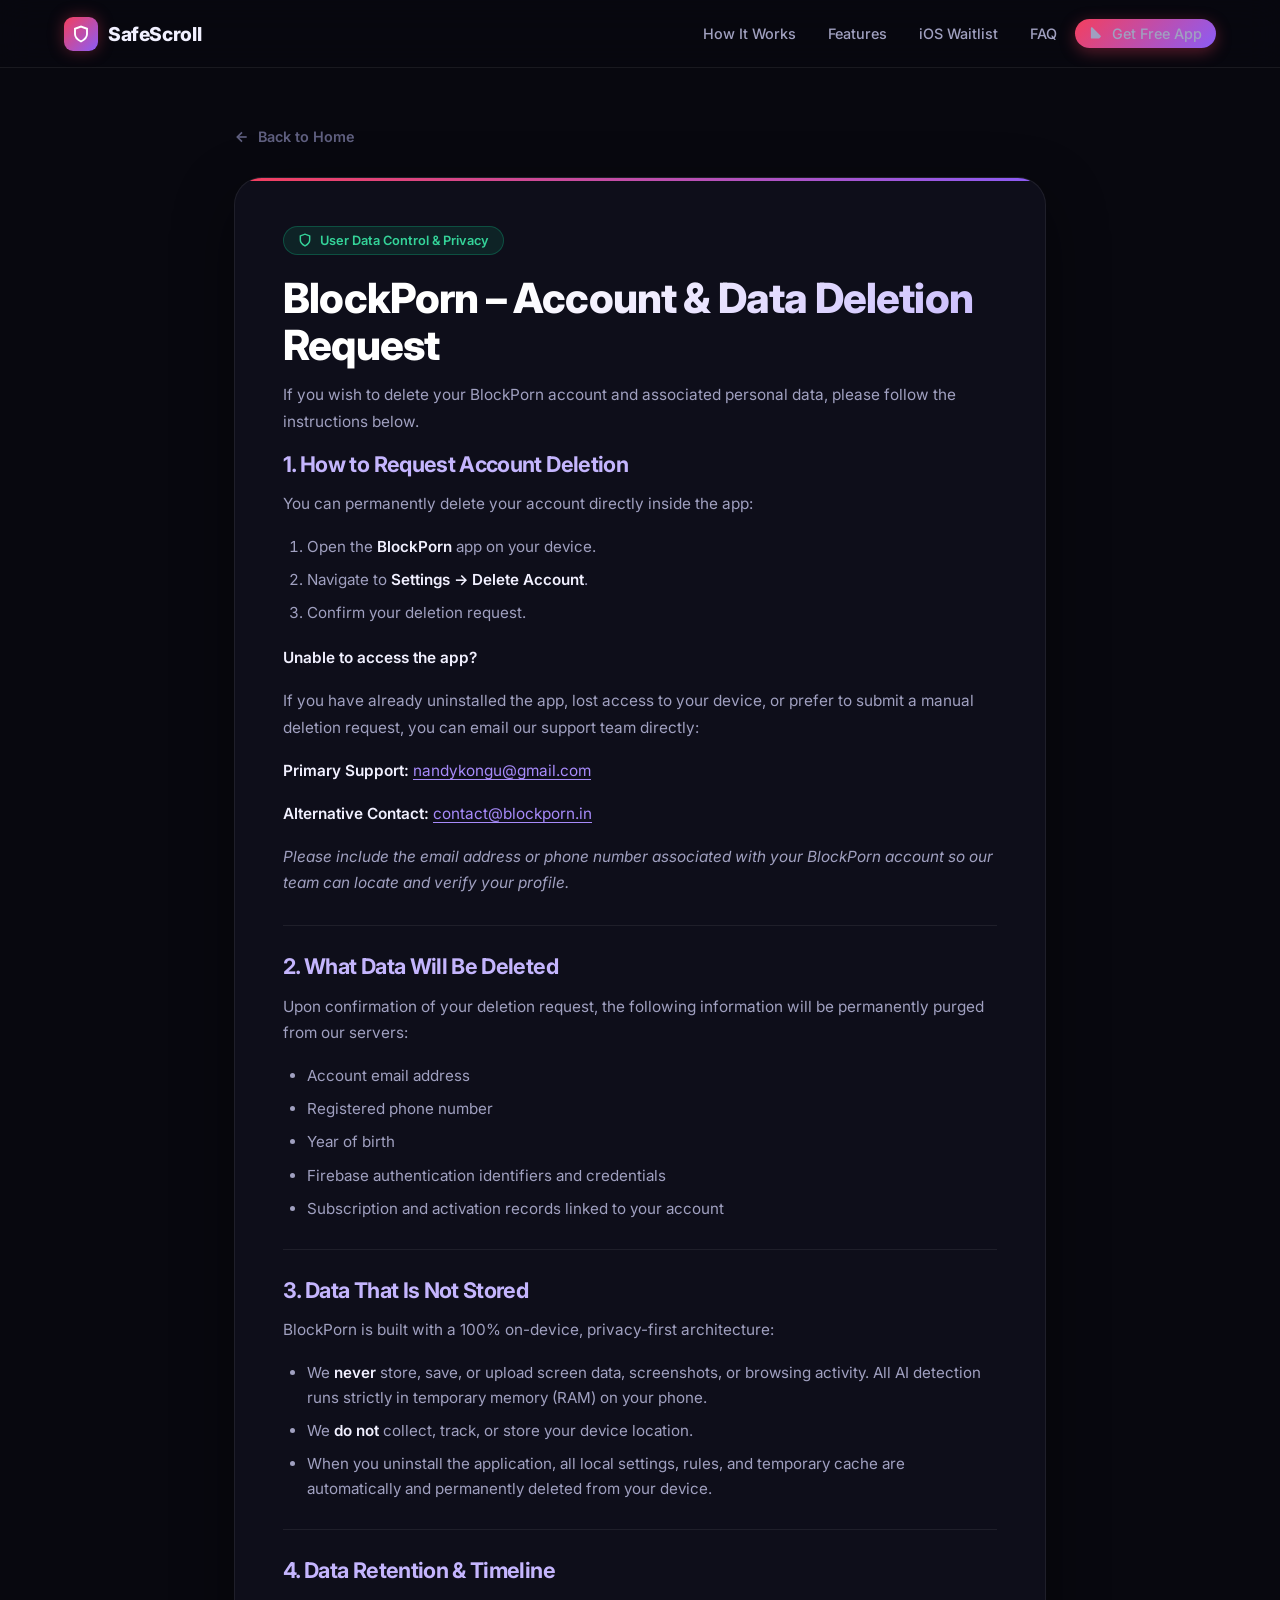
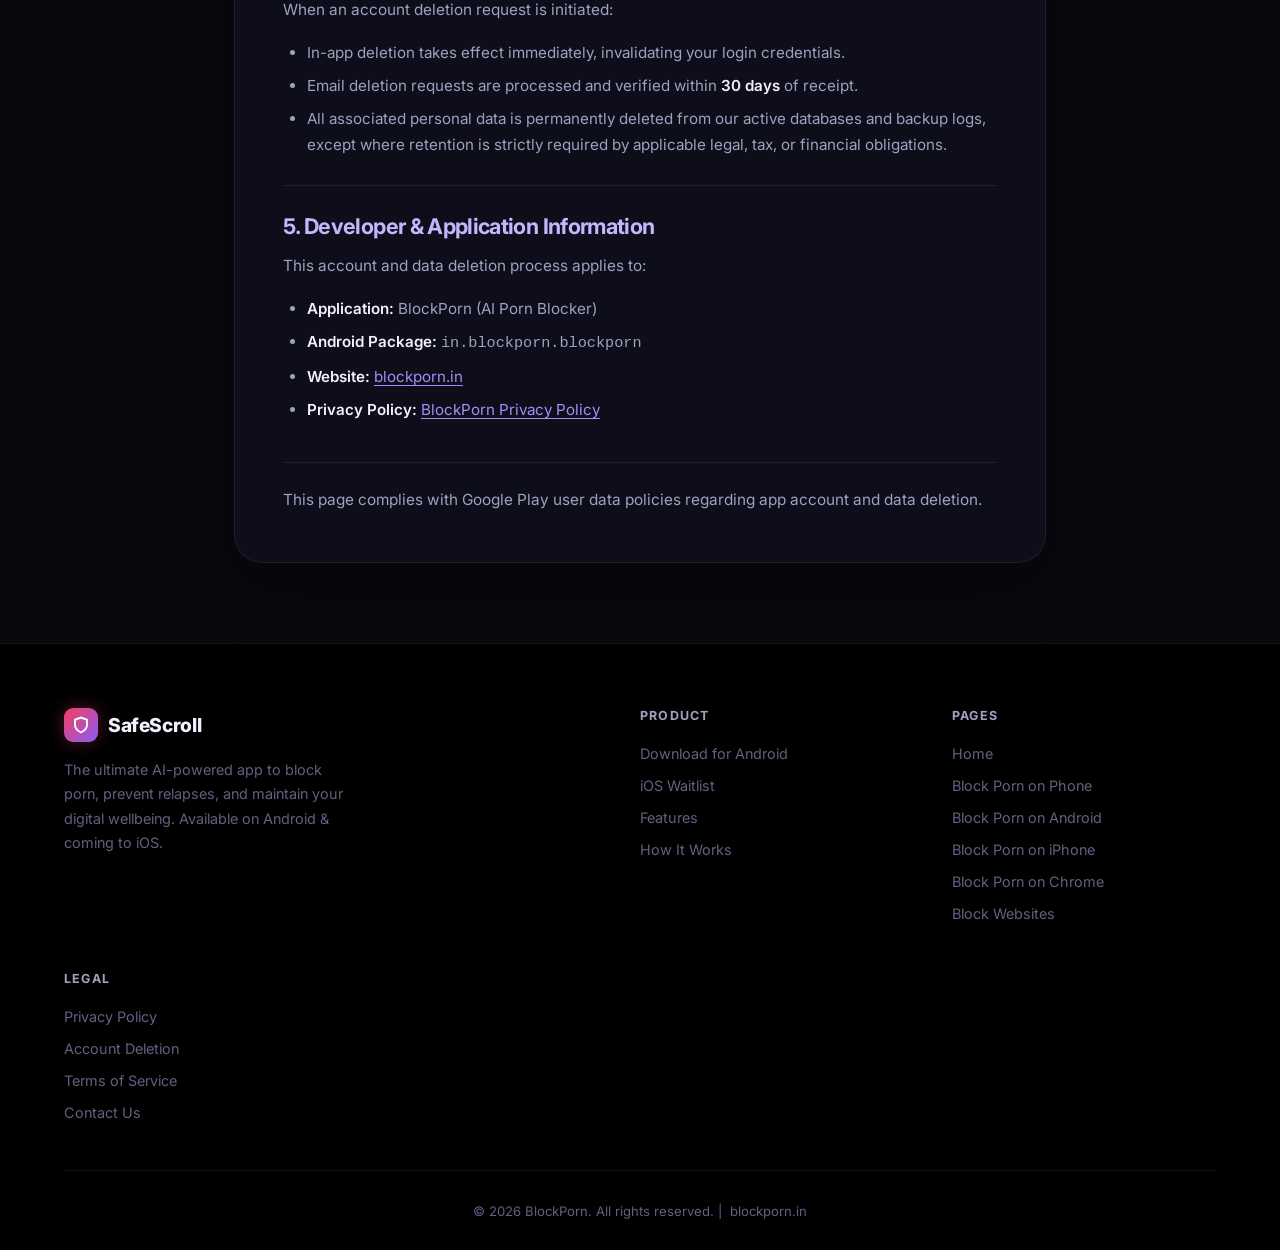
==== account-deletion/index.html @ 297e8971 "changes" ====
<!DOCTYPE html>
<html lang="en">

<head>
    <meta charset="UTF-8">
    <meta name="viewport" content="width=device-width, initial-scale=1.0">

    <title>BlockPorn – Account &amp; Data Deletion</title>
    <meta name="description"
        content="Request deletion of your BlockPorn account and associated personal data. Clear step-by-step instructions for in-app deletion and email requests.">
    <meta name="keywords"
        content="blockporn account deletion, delete blockporn account, blockporn data deletion, safe scroll account deletion">
    <meta name="author" content="BlockPorn">
    <meta name="theme-color" content="#08080f">

    <meta property="og:type" content="website">
    <meta property="og:url" content="https://blockporn.in/account-deletion.html">
    <meta property="og:title" content="BlockPorn – Account &amp; Data Deletion Request">
    <meta property="og:description"
        content="Request deletion of your BlockPorn account and associated personal data. Learn what data is deleted and how our on-device architecture protects your privacy.">
    <meta property="og:image" content="https://blockporn.in/phone-mockup.png">

    <meta property="twitter:card" content="summary_large_image">
    <meta property="twitter:url" content="https://blockporn.in/account-deletion.html">
    <meta property="twitter:title" content="BlockPorn – Account &amp; Data Deletion Request">
    <meta property="twitter:description"
        content="Request deletion of your BlockPorn account and associated personal data.">
    <meta property="twitter:image" content="https://blockporn.in/phone-mockup.png">

    <link rel="canonical" href="https://blockporn.in/account-deletion.html">
    <link rel="alternate" hreflang="en" href="https://blockporn.in/account-deletion.html">

    <link rel="preconnect" href="https://fonts.googleapis.com">
    <link rel="preconnect" href="https://fonts.gstatic.com" crossorigin>
    <link href="https://fonts.googleapis.com/css2?family=Inter:wght@400;500;600;700;800;900&display=swap"
        rel="stylesheet">

    <link rel="stylesheet" href="../styles.css">
    <link rel="icon" type="image/png" href="../favicon.png">
    <link rel="apple-touch-icon" href="../favicon.png">

    <!-- Google tag (gtag.js) -->
    <script async src="https://www.googletagmanager.com/gtag/js?id=G-2P95QXWE2S"></script>
    <script>
        window.dataLayer = window.dataLayer || [];
        function gtag() { dataLayer.push(arguments); }
        gtag('js', new Date());

        gtag('config', 'G-2P95QXWE2S');
    </script>
</head>

<body>

    <!-- NAVBAR -->
    <nav class="navbar" id="navbar">
        <div class="container nav-inner">
            <a href="../index.html" class="logo">
                <div class="logo-icon">
                    <svg width="18" height="18" viewBox="0 0 24 24" fill="none" stroke="currentColor"
                        stroke-width="2.5">
                        <path d="M12 22s8-4 8-10V5l-8-3-8 3v7c0 6 8 10 8 10z" />
                    </svg>
                </div>
                SafeScroll
            </a>
            <nav class="nav-links" aria-label="Main Navigation">
                <a href="../index.html#how-it-works">How It Works</a>
                <a href="../index.html#features">Features</a>
                <a href="../index.html#ios-waitlist">iOS Waitlist</a>
                <a href="../index.html#faq">FAQ</a>
                <a href="https://play.google.com/store/apps/details?id=com.safescroll.safescroll&pcampaignid=web_share"
                    target="_blank" rel="noopener" class="btn btn-nav">
                    <svg width="15" height="15" viewBox="0 0 24 24" fill="currentColor">
                        <path
                            d="M3 20.5v-17c0-.83.67-1.5 1.5-1.5.38 0 .74.15 1.01.43l13.12 13.12c.57.57.57 1.5 0 2.07l-2.07 2.07c-.28.28-.64.43-1.01.43H4.5c-.83 0-1.5-.67-1.5-1.5z" />
                    </svg>
                    Get Free App
                </a>
            </nav>
        </div>
    </nav>

    <!-- MAIN CONTENT -->
    <main class="legal-page-section">
        <div class="container legal-container">
            <div class="legal-back-nav">
                <a href="../index.html" class="legal-back-link">
                    <svg width="16" height="16" viewBox="0 0 24 24" fill="none" stroke="currentColor"
                        stroke-width="2.5">
                        <line x1="19" y1="12" x2="5" y2="12"></line>
                        <polyline points="12 19 5 12 12 5"></polyline>
                    </svg>
                    Back to Home
                </a>
            </div>

            <article class="legal-card">
                <div class="legal-badge">
                    <svg width="14" height="14" viewBox="0 0 24 24" fill="none" stroke="currentColor"
                        stroke-width="2.5">
                        <path d="M12 22s8-4 8-10V5l-8-3-8 3v7c0 6 8 10 8 10z" />
                    </svg>
                    User Data Control &amp; Privacy
                </div>

                <h1>BlockPorn – Account &amp; Data Deletion Request</h1>
                <p>If you wish to delete your BlockPorn account and associated personal data, please follow the instructions below.</p>

                <!-- SECTION 1 -->
                <section class="legal-section">
                    <h2>1. How to Request Account Deletion</h2>
                    <p>You can permanently delete your account directly inside the app:</p>
                    <ol>
                        <li>Open the <strong>BlockPorn</strong> app on your device.</li>
                        <li>Navigate to <strong>Settings → Delete Account</strong>.</li>
                        <li>Confirm your deletion request.</li>
                    </ol>

                    <p style="margin-top: 1.25rem;"><strong>Unable to access the app?</strong></p>
                    <p>If you have already uninstalled the app, lost access to your device, or prefer to submit a manual deletion request, you can email our support team directly:</p>
                    <p><strong>Primary Support:</strong> <a href="mailto:nandykongu@gmail.com">nandykongu@gmail.com</a></p>
                    <p><strong>Alternative Contact:</strong> <a href="mailto:contact@blockporn.in">contact@blockporn.in</a></p>
                    <p><em>Please include the email address or phone number associated with your BlockPorn account so our team can locate and verify your profile.</em></p>
                </section>

                <!-- SECTION 2 -->
                <section class="legal-section">
                    <h2>2. What Data Will Be Deleted</h2>
                    <p>Upon confirmation of your deletion request, the following information will be permanently purged from our servers:</p>
                    <ul>
                        <li>Account email address</li>
                        <li>Registered phone number</li>
                        <li>Year of birth</li>
                        <li>Firebase authentication identifiers and credentials</li>
                        <li>Subscription and activation records linked to your account</li>
                    </ul>
                </section>

                <!-- SECTION 3 -->
                <section class="legal-section">
                    <h2>3. Data That Is Not Stored</h2>
                    <p>BlockPorn is built with a 100% on-device, privacy-first architecture:</p>
                    <ul>
                        <li>We <strong>never</strong> store, save, or upload screen data, screenshots, or browsing activity. All AI detection runs strictly in temporary memory (RAM) on your phone.</li>
                        <li>We <strong>do not</strong> collect, track, or store your device location.</li>
                        <li>When you uninstall the application, all local settings, rules, and temporary cache are automatically and permanently deleted from your device.</li>
                    </ul>
                </section>

                <!-- SECTION 4 -->
                <section class="legal-section">
                    <h2>4. Data Retention &amp; Timeline</h2>
                    <p>When an account deletion request is initiated:</p>
                    <ul>
                        <li>In-app deletion takes effect immediately, invalidating your login credentials.</li>
                        <li>Email deletion requests are processed and verified within <strong>30 days</strong> of receipt.</li>
                        <li>All associated personal data is permanently deleted from our active databases and backup logs, except where retention is strictly required by applicable legal, tax, or financial obligations.</li>
                    </ul>
                </section>

                <!-- SECTION 5 -->
                <section class="legal-section">
                    <h2>5. Developer &amp; Application Information</h2>
                    <p>This account and data deletion process applies to:</p>
                    <ul>
                        <li><strong>Application:</strong> BlockPorn (AI Porn Blocker)</li>
                        <li><strong>Android Package:</strong> <code>in.blockporn.blockporn</code></li>
                        <li><strong>Website:</strong> <a href="https://blockporn.in">blockporn.in</a></li>
                        <li><strong>Privacy Policy:</strong> <a href="../policy.html">BlockPorn Privacy Policy</a></li>
                    </ul>
                </section>

                <div class="footer-notice">
                    <p>This page complies with Google Play user data policies regarding app account and data deletion.</p>
                </div>
            </article>
        </div>
    </main>

    <!-- FOOTER -->
    <footer>
        <div class="container">
            <div class="footer-grid">
                <div class="footer-about">
                    <a href="../index.html" class="logo">
                        <div class="logo-icon">
                            <svg width="18" height="18" viewBox="0 0 24 24" fill="none" stroke="currentColor"
                                stroke-width="2.5">
                                <path d="M12 22s8-4 8-10V5l-8-3-8 3v7c0 6 8 10 8 10z" />
                            </svg>
                        </div>
                        SafeScroll
                    </a>
                    <p>The ultimate AI-powered app to block porn, prevent relapses, and maintain your digital wellbeing.
                        Available on Android &amp; coming to iOS.</p>
                </div>

                <div class="footer-col">
                    <h5>Product</h5>
                    <ul>
                        <li><a href="https://play.google.com/store/apps/details?id=com.safescroll.safescroll&pcampaignid=web_share"
                                target="_blank" rel="noopener">Download for Android</a></li>
                        <li><a href="../index.html#ios-waitlist">iOS Waitlist</a></li>
                        <li><a href="../index.html#features">Features</a></li>
                        <li><a href="../index.html#how-it-works">How It Works</a></li>
                    </ul>
                </div>

                <div class="footer-col">
                    <h5>Pages</h5>
                    <ul>
                        <li><a href="../index.html">Home</a></li>
                        <li><a href="../block-porn-on-phone/">Block Porn on Phone</a></li>
                        <li><a href="../block-porn-on-android/">Block Porn on Android</a></li>
                        <li><a href="../block-porn-on-iphone/">Block Porn on iPhone</a></li>
                        <li><a href="../block-porn-on-chrome/">Block Porn on Chrome</a></li>
                        <li><a href="../block-websites/">Block Websites</a></li>
                    </ul>
                </div>

                <div class="footer-col">
                    <h5>Legal</h5>
                    <ul>
                        <li><a href="../policy.html">Privacy Policy</a></li>
                        <li><a href="../account-deletion.html">Account Deletion</a></li>
                        <li><a href="#">Terms of Service</a></li>
                        <li><a href="mailto:nandykongu@gmail.com">Contact Us</a></li>
                    </ul>
                </div>
            </div>

            <div class="footer-bottom">
                &copy; 2026 BlockPorn. All rights reserved. |
                <a href="https://blockporn.in" style="color:var(--text-muted); margin-left:4px;">blockporn.in</a>
            </div>
        </div>
    </footer>

    <script src="../script.js"></script>
</body>

</html>
---- styles.css ----
/* ══════════════════════════════════════════════
   blockporn.in — Premium Dark Theme
   ══════════════════════════════════════════════ */

/* ─── Design Tokens ──────────────────────────── */
:root {
  --bg-base:        #08080f;
  --bg-surface:     #0e0e1a;
  --bg-elevated:    #161625;
  --bg-card:        rgba(20, 20, 36, 0.85);

  --red-500:        #f43f5e;
  --red-600:        #e11d48;
  --red-glow:       rgba(244, 63, 94, 0.35);

  --violet-500:     #8b5cf6;
  --violet-600:     #7c3aed;
  --violet-glow:    rgba(139, 92, 246, 0.35);

  --green-400:      #34d399;
  --green-500:      #10b981;

  --text-primary:   #f1f0ff;
  --text-secondary: #a0a0c0;
  --text-muted:     #606080;

  --border-subtle:  rgba(255, 255, 255, 0.07);
  --border-red:     rgba(244, 63, 94, 0.25);
  --border-violet:  rgba(139, 92, 246, 0.25);

  --radius-sm:   8px;
  --radius-md:   14px;
  --radius-lg:   20px;
  --radius-xl:   28px;
  --radius-full: 9999px;

  --font: 'Inter', system-ui, -apple-system, sans-serif;
  --ease-out: cubic-bezier(0.16, 1, 0.3, 1);
}

/* ─── Reset ──────────────────────────────────── */
*, *::before, *::after { box-sizing: border-box; margin: 0; padding: 0; }
html { scroll-behavior: smooth; -webkit-text-size-adjust: 100%; }
body {
  font-family: var(--font);
  background: var(--bg-base);
  color: var(--text-primary);
  -webkit-font-smoothing: antialiased;
  text-rendering: optimizeLegibility;
  overflow-x: hidden;
}
img { display: block; max-width: 100%; }
a { text-decoration: none; color: inherit; }
ul { list-style: none; }
section { scroll-margin-top: 72px; }

/* ─── Typography ─────────────────────────────── */
h1, h2, h3, h4 { line-height: 1.15; letter-spacing: -0.03em; font-weight: 800; }
p { color: var(--text-secondary); line-height: 1.7; }

.text-gradient {
  background: linear-gradient(135deg, var(--red-500) 0%, #ff7043 100%);
  -webkit-background-clip: text;
  -webkit-text-fill-color: transparent;
  background-clip: text;
}

.eyebrow {
  display: inline-flex;
  align-items: center;
  gap: 8px;
  font-size: 0.78rem;
  font-weight: 700;
  letter-spacing: 0.1em;
  text-transform: uppercase;
  color: var(--red-500);
  margin-bottom: 1rem;
}
.eyebrow::before {
  content: '';
  display: block;
  width: 18px; height: 2px;
  background: linear-gradient(90deg, var(--red-500), var(--violet-500));
  border-radius: 2px;
  flex-shrink: 0;
}

/* ─── Layout ─────────────────────────────────── */
.container {
  width: 100%;
  max-width: 1200px;
  margin: 0 auto;
  padding: 0 1.5rem;
}

.section { padding: 6rem 0; }
.section-alt { background: var(--bg-surface); }

/* ─── Scrollbar ──────────────────────────────── */
::-webkit-scrollbar { width: 5px; }
::-webkit-scrollbar-track { background: var(--bg-base); }
::-webkit-scrollbar-thumb { background: var(--violet-600); border-radius: 3px; }

/* ─── Fade animations ────────────────────────── */
.fade-up {
  opacity: 0;
  transform: translateY(28px);
  transition: opacity 0.7s var(--ease-out), transform 0.7s var(--ease-out);
}
.fade-up.visible { opacity: 1; transform: translateY(0); }
.delay-1 { transition-delay: 0.1s; }
.delay-2 { transition-delay: 0.2s; }
.delay-3 { transition-delay: 0.3s; }

/* ──────────────────────────────────────────────
   NAVBAR
────────────────────────────────────────────── */
.navbar {
  position: fixed;
  top: 0; left: 0; right: 0;
  height: 68px;
  background: rgba(8, 8, 15, 0.8);
  backdrop-filter: blur(16px);
  -webkit-backdrop-filter: blur(16px);
  border-bottom: 1px solid var(--border-subtle);
  z-index: 900;
  display: flex;
  align-items: center;
  transition: box-shadow 0.3s;
}
.navbar.scrolled { box-shadow: 0 4px 30px rgba(0,0,0,0.6); }

.nav-inner {
  display: flex;
  justify-content: space-between;
  align-items: center;
  width: 100%;
}

.logo {
  display: flex;
  align-items: center;
  gap: 10px;
  font-size: 1.2rem;
  font-weight: 800;
  letter-spacing: -0.02em;
}
.logo-icon {
  width: 34px; height: 34px;
  border-radius: 9px;
  background: linear-gradient(135deg, var(--red-500), var(--violet-500));
  display: flex;
  align-items: center;
  justify-content: center;
  color: #fff;
  box-shadow: 0 0 16px var(--red-glow);
}

.nav-links {
  display: flex;
  align-items: center;
  gap: 0.25rem;
}
.nav-links a {
  font-size: 0.9rem;
  font-weight: 500;
  color: var(--text-secondary);
  padding: 6px 14px;
  border-radius: var(--radius-full);
  transition: color 0.2s, background 0.2s;
}
.nav-links a:hover { color: var(--text-primary); background: rgba(255,255,255,0.05); }

/* ─── Buttons ────────────────────────────────── */
.btn {
  display: inline-flex;
  align-items: center;
  justify-content: center;
  gap: 8px;
  font-family: var(--font);
  font-weight: 700;
  border: none;
  cursor: pointer;
  border-radius: var(--radius-md);
  transition: all 0.25s var(--ease-out);
  text-decoration: none;
  white-space: nowrap;
}

.btn-red {
  background: linear-gradient(135deg, var(--red-500), var(--red-600));
  color: #fff;
  padding: 12px 24px;
  font-size: 0.95rem;
  box-shadow: 0 4px 20px var(--red-glow);
}
.btn-red:hover {
  transform: translateY(-2px);
  box-shadow: 0 8px 30px rgba(244,63,94,0.5);
}

.btn-violet {
  background: linear-gradient(135deg, var(--violet-500), var(--violet-600));
  color: #fff;
  padding: 12px 24px;
  font-size: 0.95rem;
  box-shadow: 0 4px 20px var(--violet-glow);
}
.btn-violet:hover {
  transform: translateY(-2px);
  box-shadow: 0 8px 30px rgba(139,92,246,0.5);
}

.btn-outline {
  background: transparent;
  border: 1.5px solid var(--border-violet);
  color: var(--violet-500);
  padding: 11px 24px;
  font-size: 0.9rem;
}
.btn-outline:hover {
  background: rgba(139,92,246,0.08);
  border-color: var(--violet-500);
}

.btn-nav {
  background: linear-gradient(135deg, var(--red-500), var(--violet-500));
  color: #fff;
  padding: 9px 20px;
  font-size: 0.85rem;
  border-radius: var(--radius-full);
  box-shadow: 0 4px 16px var(--red-glow);
}
.btn-nav:hover { transform: translateY(-2px); }

/* ─── Store Badge ────────────────────────────── */
.store-badge {
  display: inline-flex;
  align-items: center;
  gap: 12px;
  background: var(--bg-elevated);
  border: 1.5px solid var(--border-red);
  border-radius: var(--radius-md);
  padding: 12px 20px;
  min-width: 185px;
  transition: all 0.25s var(--ease-out);
}
.store-badge:hover {
  border-color: var(--green-400);
  transform: translateY(-3px);
  box-shadow: 0 8px 28px rgba(52,211,153,0.18);
}
.store-badge svg { width: 30px; height: 30px; flex-shrink: 0; }
.store-badge-sub {
  display: block;
  font-size: 0.68rem;
  color: var(--text-muted);
  text-transform: uppercase;
  letter-spacing: 0.5px;
  margin-bottom: 2px;
}
.store-badge-title {
  display: block;
  font-size: 1rem;
  font-weight: 700;
  color: var(--text-primary);
}

/* ──────────────────────────────────────────────
   HERO
────────────────────────────────────────────── */
.hero {
  min-height: 100vh;
  display: flex;
  align-items: center;
  padding-top: 68px;
  position: relative;
  overflow: hidden;
}

.hero-orb {
  position: absolute;
  border-radius: 50%;
  filter: blur(90px);
  pointer-events: none;
  z-index: 0;
}
.hero-orb-1 {
  width: 700px; height: 700px;
  background: radial-gradient(circle, rgba(244,63,94,0.18) 0%, transparent 70%);
  top: -200px; left: -200px;
}
.hero-orb-2 {
  width: 500px; height: 500px;
  background: radial-gradient(circle, rgba(139,92,246,0.14) 0%, transparent 70%);
  bottom: -100px; right: -100px;
}

.hero-inner {
  position: relative;
  z-index: 1;
  display: grid;
  grid-template-columns: 1fr 1fr;
  gap: 4rem;
  align-items: center;
  padding: 5rem 0;
}

.hero-badge {
  display: inline-flex;
  align-items: center;
  gap: 8px;
  background: rgba(244,63,94,0.1);
  border: 1px solid var(--border-red);
  border-radius: var(--radius-full);
  padding: 5px 14px;
  font-size: 0.78rem;
  font-weight: 700;
  color: var(--red-500);
  letter-spacing: 0.06em;
  text-transform: uppercase;
  margin-bottom: 1.5rem;
}
.hero-badge .dot {
  width: 6px; height: 6px;
  border-radius: 50%;
  background: var(--green-400);
  animation: pulse-dot 2.2s ease-in-out infinite;
}
@keyframes pulse-dot {
  0%, 100% { opacity: 1; box-shadow: 0 0 0 0 rgba(52,211,153,0.6); }
  50% { opacity: 0.7; box-shadow: 0 0 0 6px rgba(52,211,153,0); }
}

.hero-title {
  font-size: clamp(2.4rem, 5vw, 3.8rem);
  margin-bottom: 1.25rem;
  line-height: 1.1;
}

.hero-desc {
  font-size: 1.1rem;
  color: var(--text-secondary);
  max-width: 480px;
  margin-bottom: 2.5rem;
  line-height: 1.75;
}

.hero-cta-row {
  display: flex;
  align-items: center;
  gap: 1.25rem;
  flex-wrap: wrap;
  margin-bottom: 2.5rem;
}

.hero-trust {
  display: flex;
  flex-wrap: wrap;
  gap: 1.5rem;
}
.trust-item {
  display: flex;
  align-items: center;
  gap: 6px;
  font-size: 0.82rem;
  font-weight: 600;
  color: var(--text-muted);
}
.trust-item svg { color: var(--green-400); flex-shrink: 0; }

.platform-pills {
  display: flex;
  flex-wrap: wrap;
  gap: 8px;
  margin-bottom: 2rem;
}
.pill {
  font-size: 0.78rem;
  font-weight: 600;
  padding: 4px 12px;
  border-radius: var(--radius-full);
  background: rgba(255,255,255,0.05);
  border: 1px solid var(--border-subtle);
  color: var(--text-muted);
}

.hero-phone-wrap {
  position: relative;
  display: flex;
  justify-content: center;
  align-items: center;
}
.hero-phone-glow {
  position: absolute;
  width: 75%; height: 75%;
  border-radius: 50%;
  background: radial-gradient(circle, rgba(244,63,94,0.3) 0%, transparent 70%);
  animation: breathe 5s ease-in-out infinite;
}
@keyframes breathe {
  0%, 100% { transform: scale(1); opacity: 0.6; }
  50% { transform: scale(1.1); opacity: 1; }
}
.hero-phone-img {
  position: relative;
  z-index: 1;
  max-height: 560px;
  width: auto;
  filter: drop-shadow(0 30px 70px rgba(244,63,94,0.3));
  animation: float 6s ease-in-out infinite;
}
@keyframes float {
  0%, 100% { transform: translateY(0); }
  50% { transform: translateY(-18px); }
}

.float-badge {
  position: absolute;
  z-index: 2;
  background: rgba(14,14,26,0.92);
  backdrop-filter: blur(12px);
  border: 1px solid var(--border-subtle);
  border-radius: var(--radius-md);
  padding: 10px 16px;
  font-size: 0.78rem;
  font-weight: 700;
  color: var(--text-primary);
  display: flex;
  align-items: center;
  gap: 8px;
  box-shadow: 0 8px 28px rgba(0,0,0,0.4);
  animation: float 4s ease-in-out infinite;
  white-space: nowrap;
}
.float-badge:nth-child(2) { animation-delay: -1.5s; }
.float-badge:nth-child(3) { animation-delay: -3s; }
.float-badge-top    { top: 8%; right: -5%; }
.float-badge-mid    { top: 45%; left: -12%; }
.float-badge-bottom { bottom: 10%; right: 0%; }
.dot-green  { width: 8px; height: 8px; border-radius: 50%; background: var(--green-400); flex-shrink: 0; }
.dot-red    { width: 8px; height: 8px; border-radius: 50%; background: var(--red-500); flex-shrink: 0; }
.dot-violet { width: 8px; height: 8px; border-radius: 50%; background: var(--violet-500); flex-shrink: 0; animation: pulse-dot 2s infinite; }

/* ──────────────────────────────────────────────
   STATS STRIP
────────────────────────────────────────────── */
.stats-strip {
  background: var(--bg-surface);
  border-top: 1px solid var(--border-subtle);
  border-bottom: 1px solid var(--border-subtle);
  padding: 3rem 0;
}
.stats-grid {
  display: grid;
  grid-template-columns: repeat(4, 1fr);
  gap: 1rem;
  text-align: center;
}
.stat-divider {
  width: 1px; height: 56px;
  background: var(--border-subtle);
  margin: 0 auto;
  align-self: center;
}
.stat-number {
  display: block;
  font-size: 2.2rem;
  font-weight: 900;
  letter-spacing: -0.04em;
  background: linear-gradient(135deg, var(--red-500), var(--violet-500));
  -webkit-background-clip: text;
  -webkit-text-fill-color: transparent;
  background-clip: text;
  margin-bottom: 4px;
}
.stat-label {
  display: block;
  font-size: 0.8rem;
  font-weight: 600;
  color: var(--text-muted);
  text-transform: uppercase;
  letter-spacing: 1px;
}

/* ──────────────────────────────────────────────
   CARDS
────────────────────────────────────────────── */
.card {
  background: var(--bg-card);
  border: 1px solid var(--border-subtle);
  border-radius: var(--radius-lg);
  padding: 2rem;
  transition: border-color 0.3s, transform 0.3s, box-shadow 0.3s;
  backdrop-filter: blur(20px);
  height: 100%;
}
.card:hover {
  border-color: var(--border-red);
  transform: translateY(-5px);
  box-shadow: 0 16px 48px rgba(0,0,0,0.5);
}

.icon-wrap {
  width: 52px; height: 52px;
  border-radius: 14px;
  display: flex;
  align-items: center;
  justify-content: center;
  flex-shrink: 0;
  margin-bottom: 1.25rem;
}
.icon-red    { background: rgba(244,63,94,0.12);    color: var(--red-500); }
.icon-violet { background: rgba(139,92,246,0.12);   color: var(--violet-500); }
.icon-green  { background: rgba(52,211,153,0.12);   color: var(--green-400); }
.icon-amber  { background: rgba(251,191,36,0.12);   color: #fbbf24; }

/* ──────────────────────────────────────────────
   FEATURES GRID
────────────────────────────────────────────── */
.features-grid {
  display: grid;
  grid-template-columns: repeat(3, 1fr);
  gap: 1.5rem;
  margin-top: 3.5rem;
}

/* ──────────────────────────────────────────────
   STEPS / HOW IT WORKS
────────────────────────────────────────────── */
.steps-grid {
  display: grid;
  grid-template-columns: repeat(4, 1fr);
  gap: 1.5rem;
  margin-top: 3.5rem;
}
.step-num {
  width: 34px; height: 34px;
  border-radius: 50%;
  background: linear-gradient(135deg, var(--red-500), var(--violet-500));
  display: flex;
  align-items: center;
  justify-content: center;
  font-size: 0.85rem;
  font-weight: 800;
  color: #fff;
  margin-bottom: 1rem;
  box-shadow: 0 4px 14px var(--red-glow);
}

/* ──────────────────────────────────────────────
   PLATFORM CHIPS
────────────────────────────────────────────── */
.platform-grid {
  display: flex;
  flex-wrap: wrap;
  gap: 12px;
  justify-content: center;
  margin-top: 3rem;
}
.platform-chip {
  display: inline-flex;
  align-items: center;
  gap: 10px;
  background: var(--bg-elevated);
  border: 1px solid var(--border-subtle);
  border-radius: var(--radius-md);
  padding: 10px 18px;
  font-size: 0.88rem;
  font-weight: 600;
  color: var(--text-secondary);
  transition: all 0.2s;
}
.platform-chip:hover {
  border-color: var(--border-red);
  color: var(--text-primary);
  transform: translateY(-2px);
}

/* ──────────────────────────────────────────────
   SEO GUIDE
────────────────────────────────────────────── */
.seo-grid {
  display: grid;
  grid-template-columns: 1fr 1fr;
  gap: 4rem;
  align-items: center;
}
.seo-img {
  border-radius: var(--radius-xl);
  width: 100%;
  height: 420px;
  object-fit: cover;
  border: 1px solid var(--border-subtle);
  filter: grayscale(20%) contrast(1.1);
}
.seo-list { margin-top: 2rem; display: flex; flex-direction: column; gap: 1.25rem; }
.seo-list li {
  display: flex;
  align-items: flex-start;
  gap: 12px;
}
.seo-check {
  width: 22px; height: 22px;
  border-radius: 50%;
  background: rgba(52,211,153,0.12);
  color: var(--green-400);
  display: flex;
  align-items: center;
  justify-content: center;
  flex-shrink: 0;
  margin-top: 2px;
}

/* ──────────────────────────────────────────────
   iOS WAITLIST
────────────────────────────────────────────── */
.waitlist-wrapper {
  display: grid;
  grid-template-columns: 1fr 1fr;
  gap: 4rem;
  align-items: center;
  background: var(--bg-card);
  border: 1px solid var(--border-violet);
  border-radius: var(--radius-xl);
  padding: 4rem 3rem;
  backdrop-filter: blur(20px);
  position: relative;
  overflow: hidden;
}
.waitlist-wrapper::before {
  content: '';
  position: absolute;
  top: -60%; right: -20%;
  width: 500px; height: 500px;
  background: radial-gradient(circle, rgba(139,92,246,0.1) 0%, transparent 60%);
  pointer-events: none;
}

.waitlist-ios-badge {
  display: inline-flex;
  align-items: center;
  gap: 8px;
  background: rgba(139,92,246,0.1);
  border: 1px solid var(--border-violet);
  border-radius: var(--radius-full);
  padding: 5px 14px;
  font-size: 0.78rem;
  font-weight: 700;
  color: var(--violet-500);
  letter-spacing: 0.06em;
  text-transform: uppercase;
  margin-bottom: 1.5rem;
}

.perk-list { display: flex; flex-direction: column; gap: 1.25rem; margin-top: 2rem; }
.perk-item { display: flex; align-items: flex-start; gap: 14px; }
.perk-icon {
  width: 40px; height: 40px;
  border-radius: 10px;
  background: rgba(139,92,246,0.12);
  color: var(--violet-500);
  display: flex; align-items: center; justify-content: center;
  flex-shrink: 0;
}
.perk-title { font-size: 0.9rem; font-weight: 700; color: var(--text-primary); margin-bottom: 2px; }
.perk-desc  { font-size: 0.82rem; color: var(--text-muted); margin: 0; }

.waitlist-form-card {
  background: var(--bg-elevated);
  border: 1px solid var(--border-violet);
  border-radius: var(--radius-lg);
  padding: 2.5rem;
  position: relative;
  z-index: 1;
}

.form-group { display: flex; flex-direction: column; gap: 6px; margin-bottom: 1.25rem; }
.form-label { font-size: 0.85rem; font-weight: 600; color: var(--text-secondary); }

.form-input, .form-select {
  background: var(--bg-card);
  border: 1px solid var(--border-subtle);
  border-radius: var(--radius-md);
  color: var(--text-primary);
  font-family: var(--font);
  font-size: 0.95rem;
  padding: 12px 16px;
  transition: border-color 0.2s, box-shadow 0.2s;
  width: 100%;
  outline: none;
}
.form-input:focus, .form-select:focus {
  border-color: var(--violet-500);
  box-shadow: 0 0 0 3px rgba(139,92,246,0.15);
}
.form-input::placeholder { color: var(--text-muted); }
.form-select option { background: var(--bg-elevated); }

.phone-row { display: flex; gap: 10px; }
.phone-row .form-select { width: 155px; flex-shrink: 0; }
.phone-row .form-input  { flex: 1; min-width: 0; }

.waitlist-success {
  display: none;
  text-align: center;
  padding: 2rem 0;
}
.success-icon {
  width: 72px; height: 72px;
  border-radius: 50%;
  background: rgba(52,211,153,0.1);
  border: 2px solid rgba(52,211,153,0.3);
  display: flex;
  align-items: center;
  justify-content: center;
  margin: 0 auto 1.5rem;
  animation: pop-in 0.4s var(--ease-out);
}
@keyframes pop-in {
  0% { transform: scale(0.5); opacity: 0; }
  70% { transform: scale(1.1); }
  100% { transform: scale(1); opacity: 1; }
}

/* ──────────────────────────────────────────────
   FAQ
────────────────────────────────────────────── */
.faq-list { max-width: 780px; margin: 3rem auto 0; display: flex; flex-direction: column; gap: 1rem; }
.faq-item {
  background: var(--bg-elevated);
  border: 1px solid var(--border-subtle);
  border-radius: var(--radius-md);
  padding: 1.5rem;
  cursor: pointer;
  transition: border-color 0.2s;
}
.faq-item:hover { border-color: var(--border-red); }
.faq-q {
  font-size: 1rem;
  font-weight: 700;
  color: var(--text-primary);
  display: flex;
  justify-content: space-between;
  align-items: center;
  gap: 1rem;
}
.faq-arrow {
  width: 28px; height: 28px;
  border-radius: 50%;
  background: rgba(255,255,255,0.05);
  display: flex; align-items: center; justify-content: center;
  flex-shrink: 0;
  transition: transform 0.3s, background 0.2s;
  color: var(--text-muted);
}
.faq-item.open .faq-arrow { transform: rotate(180deg); background: rgba(244,63,94,0.1); color: var(--red-500); }
.faq-a {
  font-size: 0.93rem;
  color: var(--text-secondary);
  line-height: 1.7;
  margin-top: 1rem;
  display: none;
}
.faq-item.open .faq-a { display: block; }

/* ──────────────────────────────────────────────
   CTA SECTION
────────────────────────────────────────────── */
.cta-box {
  background: var(--bg-card);
  border: 1px solid var(--border-red);
  border-radius: var(--radius-xl);
  padding: 5rem 2rem;
  text-align: center;
  position: relative;
  overflow: hidden;
}
.cta-box::before {
  content: '';
  position: absolute;
  inset: 0;
  background: radial-gradient(ellipse at top, rgba(244,63,94,0.12) 0%, transparent 60%);
  pointer-events: none;
}
.cta-box h2 { font-size: clamp(2rem, 4vw, 3rem); margin-bottom: 1rem; position: relative; z-index: 1; }
.cta-box p  { font-size: 1.1rem; max-width: 540px; margin: 0 auto 2.5rem; position: relative; z-index: 1; }
.cta-buttons { display: flex; gap: 1rem; justify-content: center; flex-wrap: wrap; position: relative; z-index: 1; }

/* ──────────────────────────────────────────────
   FOOTER
────────────────────────────────────────────── */
footer {
  background: #000;
  border-top: 1px solid var(--border-subtle);
  padding: 4rem 0 2rem;
}
.footer-grid {
  display: grid;
  grid-template-columns: 2fr 1fr 1fr;
  gap: 3rem;
  padding-bottom: 3rem;
  border-bottom: 1px solid var(--border-subtle);
}
.footer-about p { color: var(--text-muted); font-size: 0.9rem; margin-top: 1rem; max-width: 280px; }
.footer-col h5 {
  font-size: 0.78rem;
  font-weight: 700;
  letter-spacing: 0.1em;
  text-transform: uppercase;
  color: var(--text-secondary);
  margin-bottom: 1.25rem;
}
.footer-col ul { display: flex; flex-direction: column; gap: 0.75rem; }
.footer-col a  { font-size: 0.9rem; color: var(--text-muted); transition: color 0.2s; }
.footer-col a:hover { color: var(--text-primary); }
.footer-bottom {
  margin-top: 2rem;
  text-align: center;
  font-size: 0.82rem;
  color: var(--text-muted);
}

/* ──────────────────────────────────────────────
   MOBILE STICKY BOTTOM BAR
────────────────────────────────────────────── */
.mobile-cta-bar {
  display: none;
  position: fixed;
  bottom: 0; left: 0; right: 0;
  background: rgba(8,8,15,0.92);
  backdrop-filter: blur(20px);
  -webkit-backdrop-filter: blur(20px);
  border-top: 1px solid var(--border-red);
  padding: 10px 16px;
  z-index: 999;
  gap: 10px;
  box-shadow: 0 -8px 40px rgba(0,0,0,0.5);
}
.mobile-cta-bar a {
  flex: 1;
  display: flex;
  align-items: center;
  justify-content: center;
  gap: 8px;
  padding: 13px 10px;
  border-radius: var(--radius-md);
  font-size: 0.85rem;
  font-weight: 700;
  text-decoration: none;
  transition: all 0.2s;
}
.mobile-btn-android {
  background: linear-gradient(135deg, #059669, #10b981);
  color: #fff;
  animation: glow-android 3s ease-in-out infinite;
}
.mobile-btn-ios {
  background: linear-gradient(135deg, var(--violet-500), var(--violet-600));
  color: #fff;
  animation: glow-ios 3s ease-in-out infinite;
}
@keyframes glow-android {
  0%,100% { box-shadow: 0 4px 16px rgba(16,185,129,0.3); }
  50%      { box-shadow: 0 4px 28px rgba(16,185,129,0.65); }
}
@keyframes glow-ios {
  0%,100% { box-shadow: 0 4px 16px var(--violet-glow); }
  50%      { box-shadow: 0 4px 28px rgba(139,92,246,0.65); }
}
.mobile-cta-bar a:active { transform: scale(0.97); }

/* ──────────────────────────────────────────────
   RESPONSIVE
────────────────────────────────────────────── */
@media (max-width: 1024px) {
  .steps-grid    { grid-template-columns: repeat(2, 1fr); }
  .features-grid { grid-template-columns: repeat(2, 1fr); }
}

@media (max-width: 768px) {
  .navbar { height: 60px; }
  .nav-links { display: none; }

  .hero-inner {
    grid-template-columns: 1fr;
    text-align: center;
    padding: 3rem 0 2rem;
    gap: 3rem;
  }
  .hero-title { font-size: 2.3rem; }
  .hero-desc { max-width: 100%; }
  .hero-cta-row  { justify-content: center; }
  .hero-trust    { justify-content: center; }
  .platform-pills { justify-content: center; }
  .hero-phone-img { max-height: 340px; }
  .float-badge   { display: none; }

  .stats-grid { grid-template-columns: repeat(2, 1fr); }
  .stat-divider { display: none; }

  .features-grid { grid-template-columns: 1fr; }
  .steps-grid    { grid-template-columns: 1fr; }
  .seo-grid      { grid-template-columns: 1fr; }
  .seo-img       { height: 240px; }
  .waitlist-wrapper { grid-template-columns: 1fr; padding: 2.5rem 1.5rem; gap: 2.5rem; }
  .footer-grid   { grid-template-columns: 1fr; gap: 2rem; }
  .footer-about p { max-width: 100%; }

  .section { padding: 4rem 0; }

  .mobile-cta-bar { display: flex; }
  body { padding-bottom: 72px; }
}

@media (max-width: 480px) {
  .hero-title { font-size: 1.9rem; }
  .store-badge { min-width: unset; }
  .cta-buttons { flex-direction: column; align-items: center; }
  .waitlist-form-card { padding: 1.75rem; }
}

/* ──────────────────────────────────────────────
   LEGAL & PRIVACY POLICY PAGE
────────────────────────────────────────────── */
.legal-page-section {
  padding: 8rem 0 5rem;
  min-height: 80vh;
}
.legal-container {
  max-width: 860px;
  margin: 0 auto;
}
.legal-back-nav {
  margin-bottom: 1.75rem;
}
.legal-back-link {
  display: inline-flex;
  align-items: center;
  gap: 8px;
  font-size: 0.9rem;
  font-weight: 600;
  color: var(--text-muted);
  transition: color 0.2s ease;
}
.legal-back-link:hover {
  color: var(--text-primary);
}
.legal-card {
  background: var(--bg-surface);
  border: 1px solid var(--border-subtle);
  border-radius: var(--radius-xl);
  padding: 48px;
  box-shadow: 0 20px 60px rgba(0, 0, 0, 0.45);
  position: relative;
  overflow: hidden;
}
.legal-card::before {
  content: '';
  position: absolute;
  top: 0; left: 0; right: 0;
  height: 3px;
  background: linear-gradient(90deg, var(--red-500), var(--violet-500));
}
.legal-badge {
  display: inline-flex;
  align-items: center;
  gap: 8px;
  background: rgba(16, 185, 129, 0.12);
  border: 1px solid rgba(16, 185, 129, 0.3);
  color: #34d399;
  padding: 6px 14px;
  border-radius: var(--radius-full);
  font-size: 0.8rem;
  font-weight: 600;
  margin-bottom: 1.25rem;
}
.legal-card h1 {
  font-size: clamp(2rem, 3.5vw, 2.6rem);
  font-weight: 800;
  letter-spacing: -0.02em;
  margin-bottom: 0.75rem;
  background: linear-gradient(135deg, #ffffff 30%, #c4b5fd 100%);
  -webkit-background-clip: text;
  -webkit-text-fill-color: transparent;
  background-clip: text;
}
.legal-date {
  color: var(--text-muted);
  font-size: 0.9rem;
  margin-bottom: 2rem;
  display: block;
}
.legal-highlight-box {
  background: rgba(139, 92, 246, 0.08);
  border: 1px solid var(--border-violet);
  border-radius: var(--radius-md);
  padding: 1.25rem 1.5rem;
  margin-bottom: 2.5rem;
}
.legal-highlight-box p {
  color: #ddd6fe;
  font-size: 0.95rem;
  margin: 0;
  line-height: 1.6;
}
.legal-card .legal-section {
  padding: 1.75rem 0 0;
  border-top: 1px solid var(--border-subtle);
  margin-top: 1.75rem;
}
.legal-card .legal-section:first-of-type {
  border-top: none;
  margin-top: 0;
  padding-top: 0;
}
.legal-card h2 {
  font-size: 1.35rem;
  font-weight: 700;
  color: #c4b5fd;
  margin-bottom: 0.9rem;
  display: flex;
  align-items: center;
  gap: 8px;
}
.legal-card p {
  color: var(--text-secondary);
  line-height: 1.75;
  margin-bottom: 1rem;
  font-size: 0.96rem;
}
.legal-card p:last-child {
  margin-bottom: 0;
}
.legal-card ul,
.legal-card ol {
  padding-left: 1.5rem;
  margin-bottom: 1.25rem;
  display: flex;
  flex-direction: column;
  gap: 0.5rem;
}
.legal-card ul {
  list-style: disc;
}
.legal-card ol {
  list-style: decimal;
}
.legal-card li {
  color: var(--text-secondary);
  line-height: 1.65;
  font-size: 0.95rem;
}
.legal-card strong {
  color: var(--text-primary);
  font-weight: 600;
}
.legal-card a {
  color: #a78bfa;
  text-decoration: underline;
  text-underline-offset: 3px;
  transition: color 0.2s;
}
.legal-card a:hover {
  color: #c4b5fd;
}
.legal-card .footer-notice {
  margin-top: 2.5rem;
  padding-top: 1.5rem;
  border-top: 1px solid var(--border-subtle);
  font-size: 0.85rem;
  color: var(--text-muted);
}
@media (max-width: 768px) {
  .legal-page-section { padding: 5rem 0 3rem; }
  .legal-card { padding: 24px; border-radius: var(--radius-lg); }
  .legal-card h1 { font-size: 1.8rem; }
  .legal-card h2 { font-size: 1.2rem; }
}
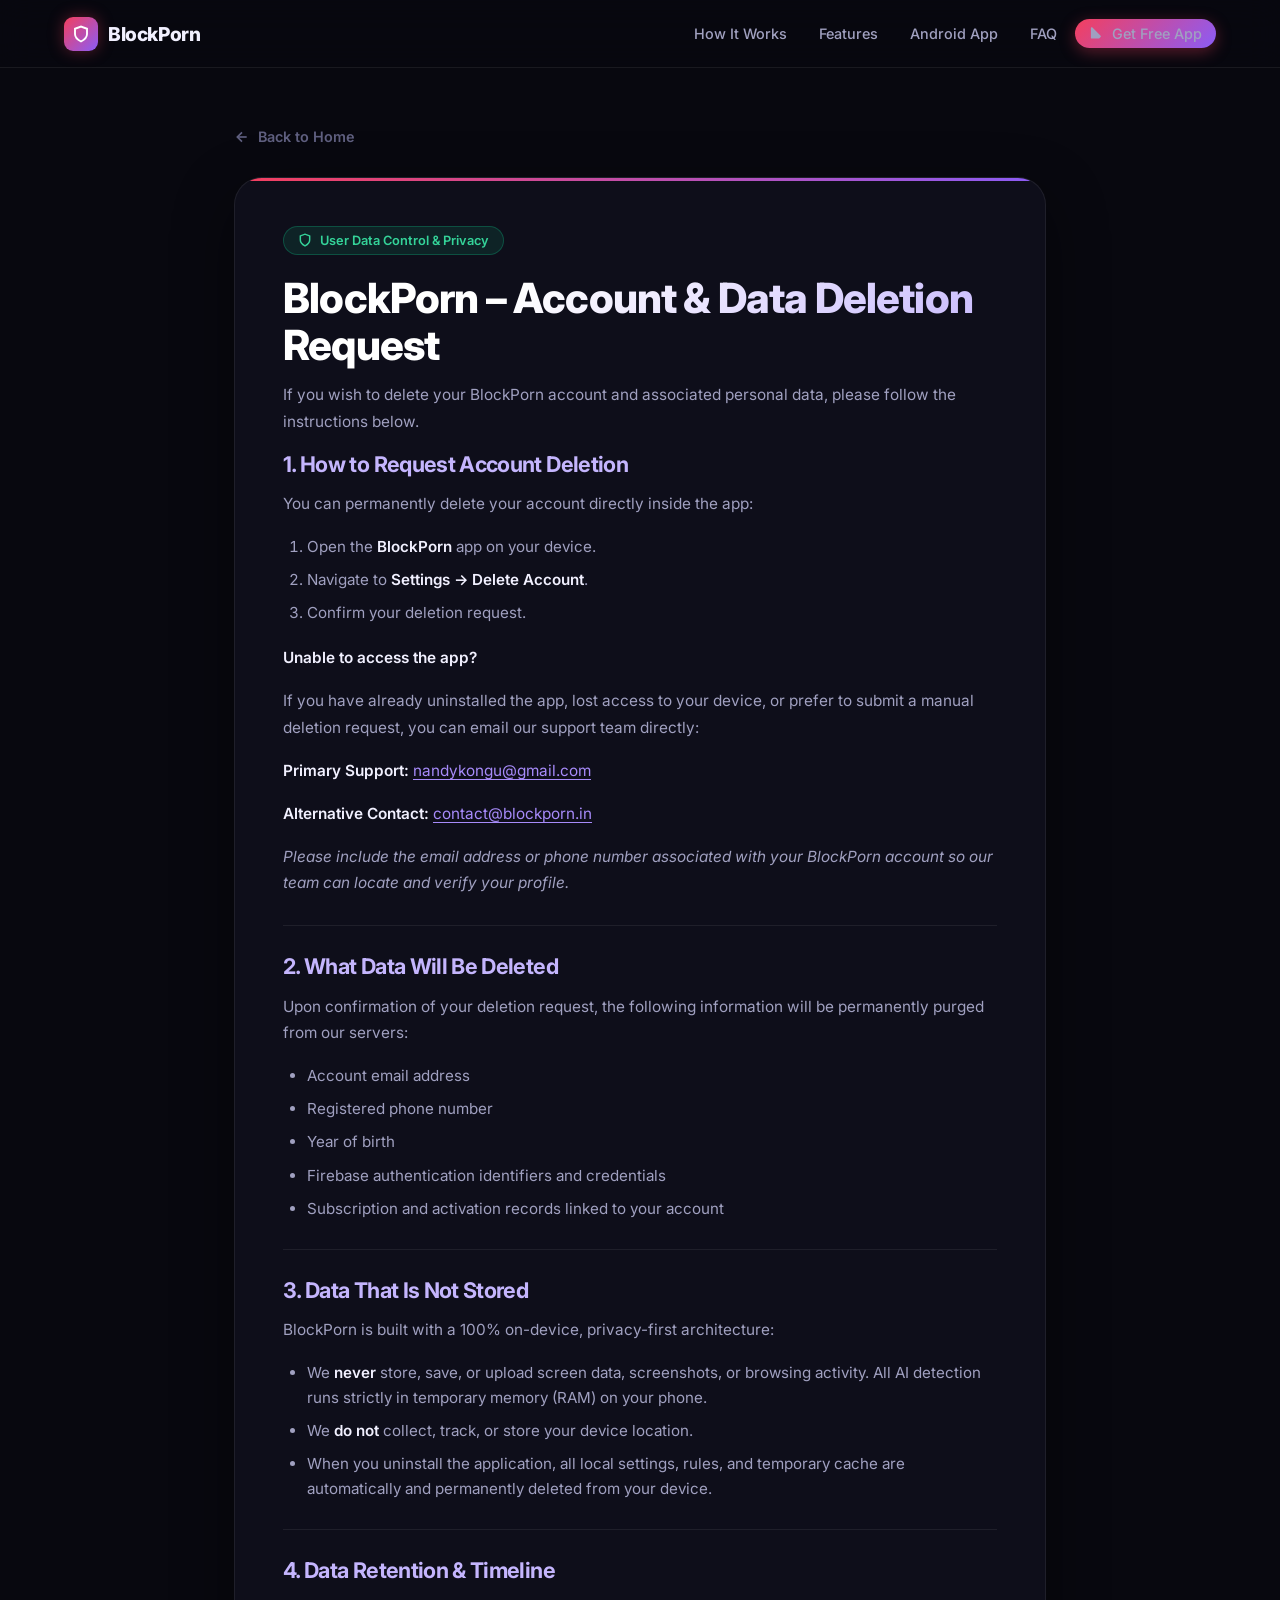
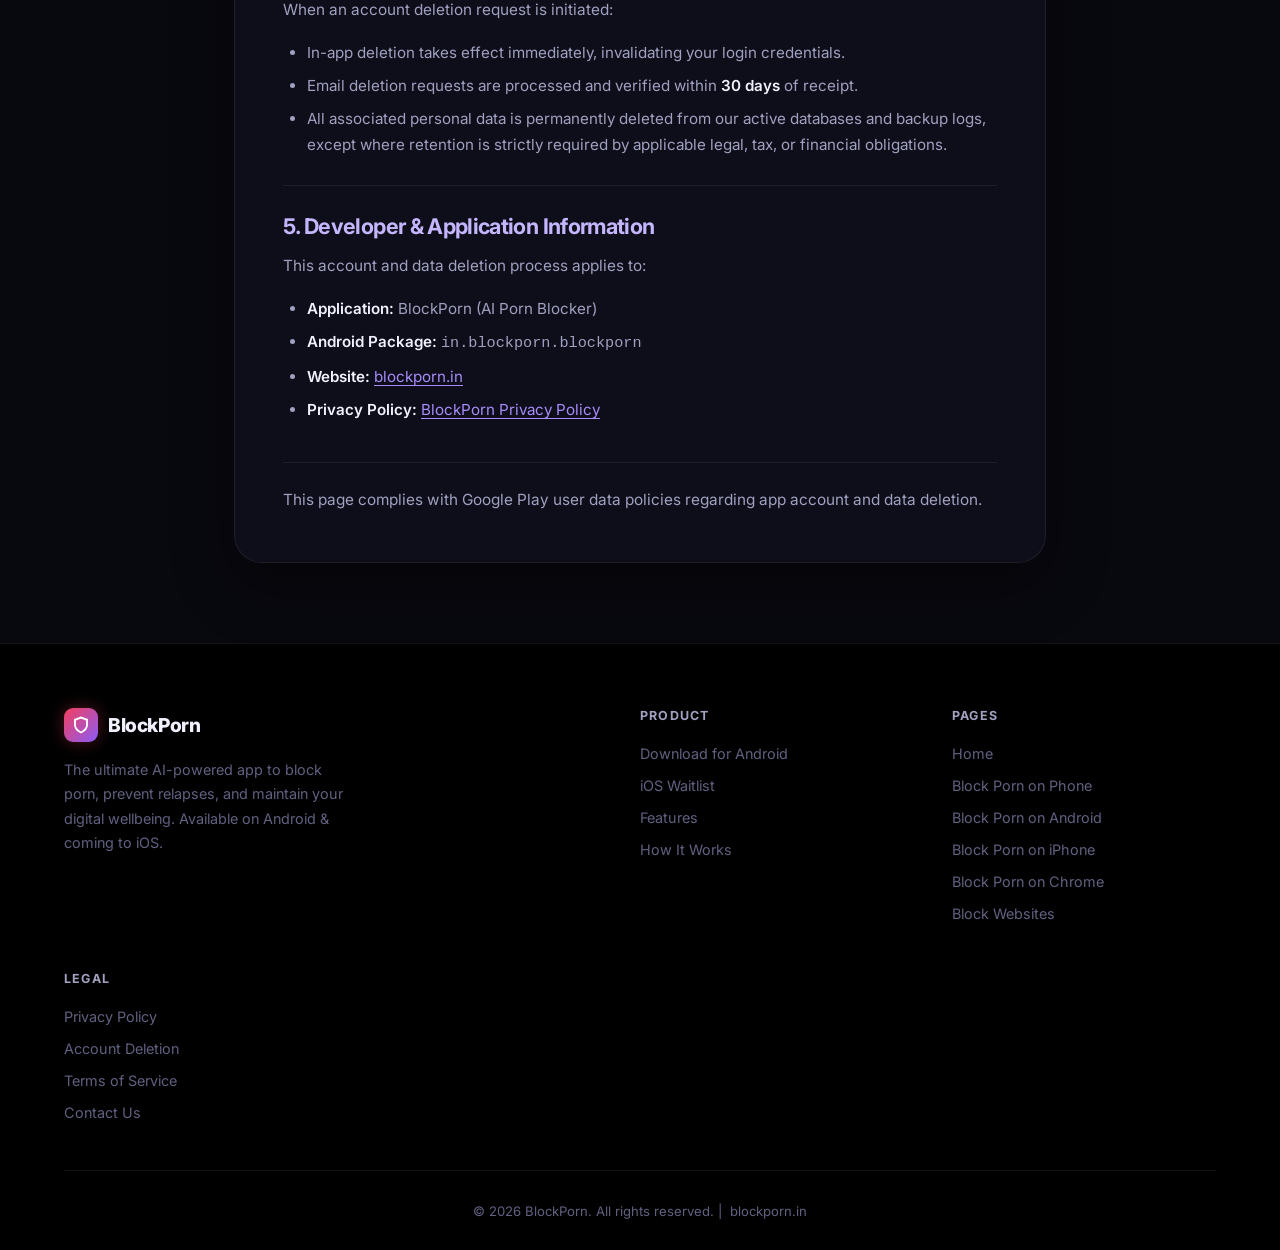
==== commit 7d0ac8b4: "commit" ====
--- a/account-deletion/index.html
+++ b/account-deletion/index.html
@@ -62,14 +62,14 @@
                         <path d="M12 22s8-4 8-10V5l-8-3-8 3v7c0 6 8 10 8 10z" />
                     </svg>
                 </div>
-                SafeScroll
+                BlockPorn
             </a>
             <nav class="nav-links" aria-label="Main Navigation">
                 <a href="../index.html#how-it-works">How It Works</a>
                 <a href="../index.html#features">Features</a>
-                <a href="../index.html#ios-waitlist">iOS Waitlist</a>
+                <a href="../block-porn-on-android/">Android App</a>
                 <a href="../index.html#faq">FAQ</a>
-                <a href="https://play.google.com/store/apps/details?id=com.safescroll.safescroll&pcampaignid=web_share"
+                <a href="https://play.google.com/store/apps/details?id=in.blockporn.blockporn"
                     target="_blank" rel="noopener" class="btn btn-nav">
                     <svg width="15" height="15" viewBox="0 0 24 24" fill="currentColor">
                         <path
@@ -190,7 +190,7 @@
                                 <path d="M12 22s8-4 8-10V5l-8-3-8 3v7c0 6 8 10 8 10z" />
                             </svg>
                         </div>
-                        SafeScroll
+                        BlockPorn
                     </a>
                     <p>The ultimate AI-powered app to block porn, prevent relapses, and maintain your digital wellbeing.
                         Available on Android &amp; coming to iOS.</p>
@@ -199,7 +199,7 @@
                 <div class="footer-col">
                     <h5>Product</h5>
                     <ul>
-                        <li><a href="https://play.google.com/store/apps/details?id=com.safescroll.safescroll&pcampaignid=web_share"
+                        <li><a href="https://play.google.com/store/apps/details?id=in.blockporn.blockporn"
                                 target="_blank" rel="noopener">Download for Android</a></li>
                         <li><a href="../index.html#ios-waitlist">iOS Waitlist</a></li>
                         <li><a href="../index.html#features">Features</a></li>
--- a/styles.css
+++ b/styles.css
@@ -1078,3 +1078,93 @@
   .legal-card h2 { font-size: 1.2rem; }
 }
 
+/* ──────────────────────────────────────────────
+   BREADCRUMBS
+────────────────────────────────────────────── */
+.breadcrumb-nav {
+  padding: 1rem 0 0.5rem;
+  font-size: 0.85rem;
+  color: var(--text-muted);
+  display: flex;
+  align-items: center;
+  gap: 8px;
+  flex-wrap: wrap;
+}
+.breadcrumb-nav a {
+  color: var(--text-secondary);
+  transition: color 0.2s;
+}
+.breadcrumb-nav a:hover {
+  color: var(--red-500);
+}
+.breadcrumb-nav span {
+  color: var(--text-muted);
+}
+.breadcrumb-nav .current {
+  color: var(--text-primary);
+  font-weight: 500;
+}
+
+/* ──────────────────────────────────────────────
+   COMPARISON TABLE
+────────────────────────────────────────────── */
+.comparison-wrap {
+  margin-top: 2.5rem;
+  overflow-x: auto;
+  border-radius: var(--radius-lg);
+  border: 1px solid var(--border-subtle);
+  background: var(--bg-card);
+  box-shadow: 0 10px 30px rgba(0, 0, 0, 0.4);
+}
+.comparison-table {
+  width: 100%;
+  border-collapse: collapse;
+  text-align: left;
+  font-size: 0.95rem;
+  min-width: 620px;
+}
+.comparison-table th,
+.comparison-table td {
+  padding: 16px 20px;
+  border-bottom: 1px solid var(--border-subtle);
+}
+.comparison-table th {
+  background: rgba(255, 255, 255, 0.03);
+  color: var(--text-secondary);
+  font-weight: 600;
+  font-size: 0.85rem;
+  text-transform: uppercase;
+  letter-spacing: 0.05em;
+}
+.comparison-table th.col-highlight {
+  color: var(--red-500);
+  background: rgba(244, 63, 94, 0.08);
+}
+.comparison-table td.col-highlight {
+  background: rgba(244, 63, 94, 0.04);
+  font-weight: 600;
+  color: var(--text-primary);
+}
+.comparison-table tr:last-child td {
+  border-bottom: none;
+}
+.badge-check {
+  display: inline-flex;
+  align-items: center;
+  gap: 6px;
+  color: var(--green-400);
+  font-weight: 600;
+}
+.badge-cross {
+  display: inline-flex;
+  align-items: center;
+  gap: 6px;
+  color: var(--text-muted);
+}
+.badge-partial {
+  display: inline-flex;
+  align-items: center;
+  gap: 6px;
+  color: #fbbf24;
+}
+
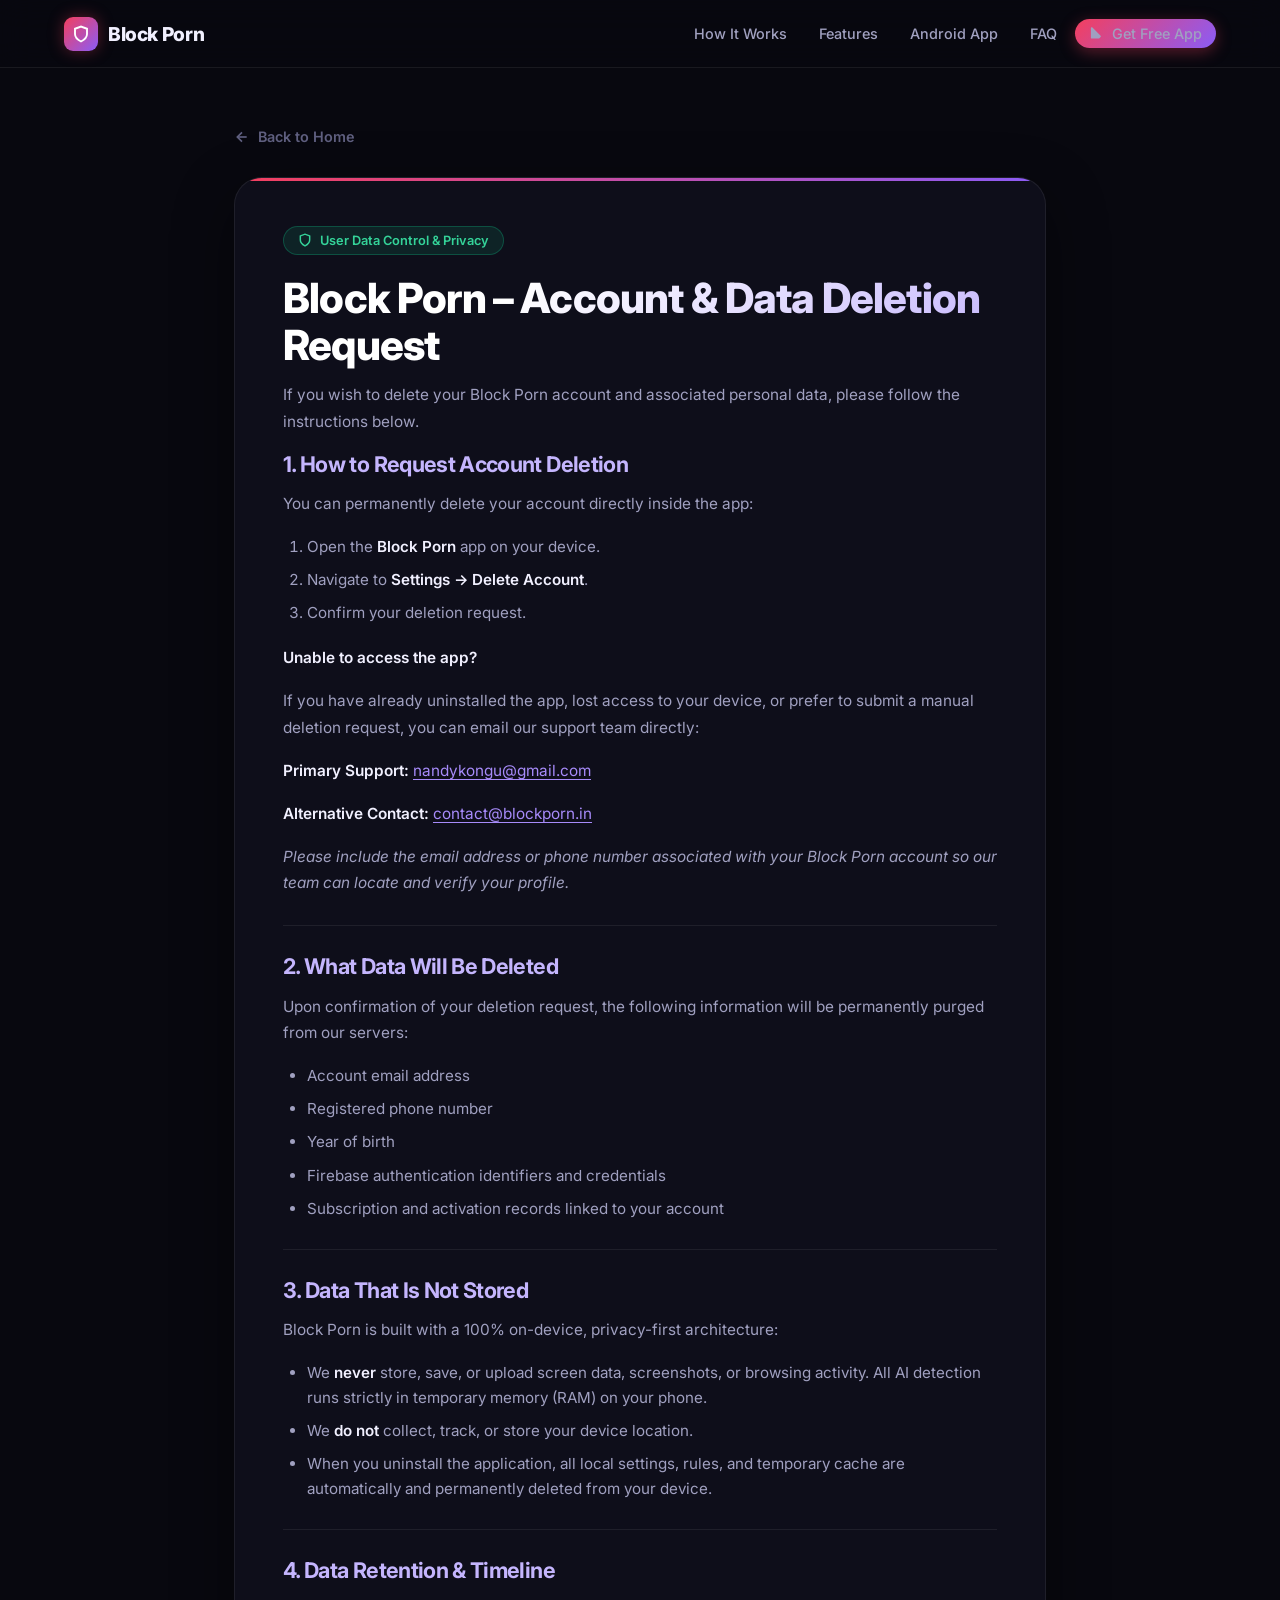
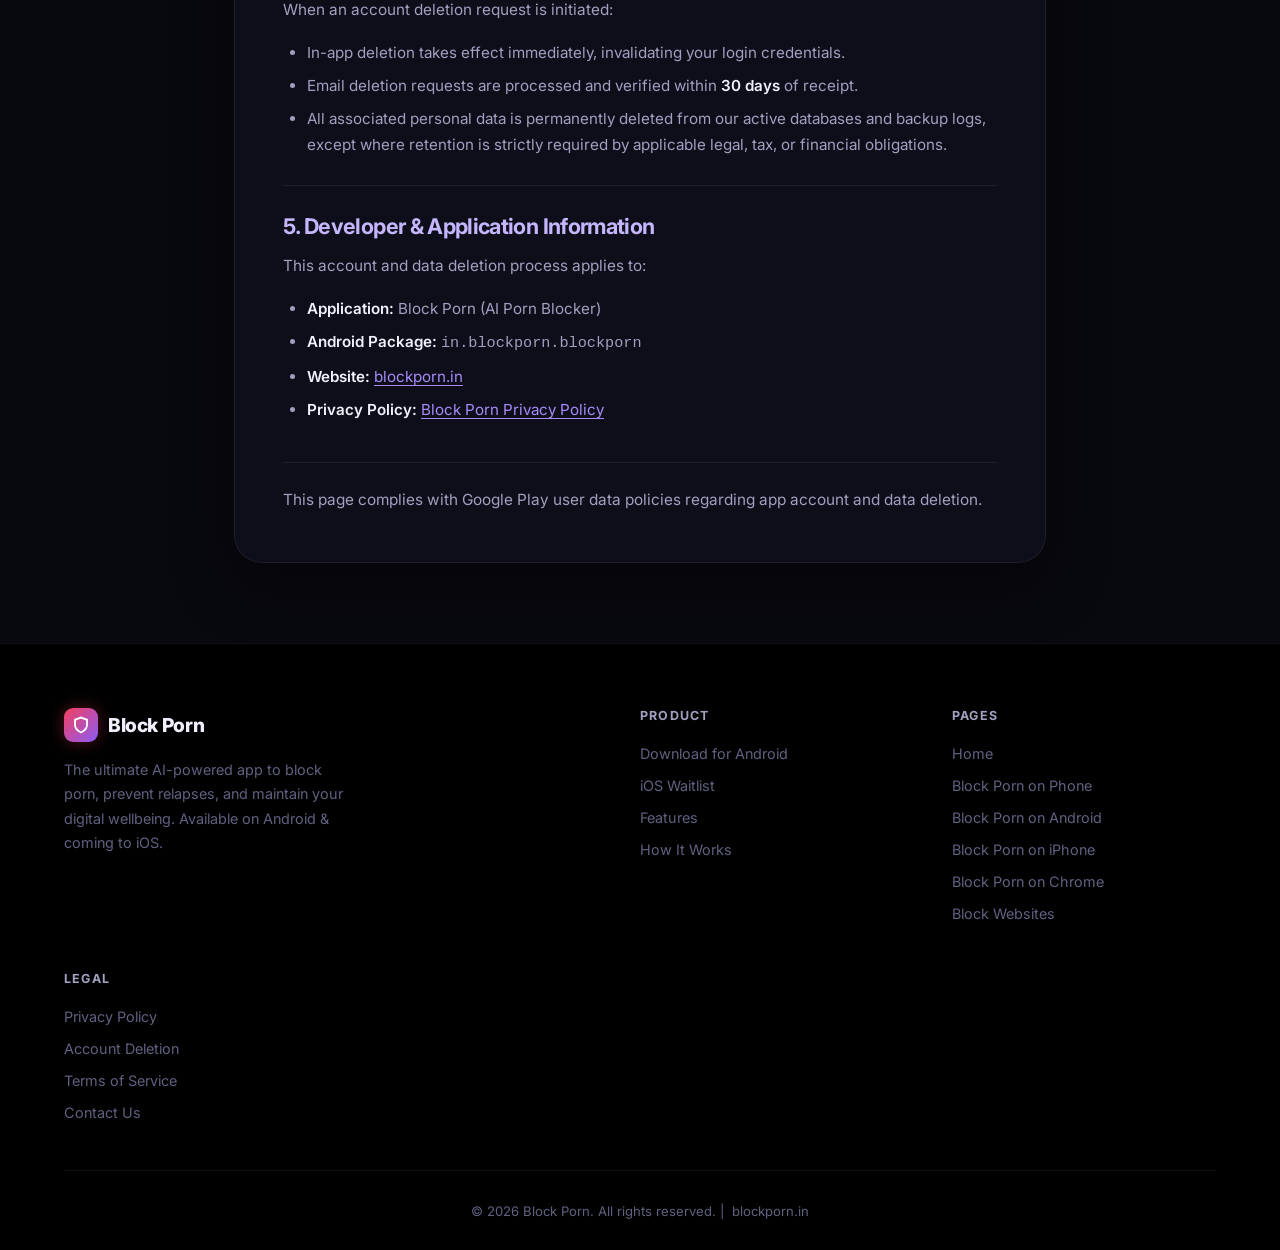
==== commit c420e186: "commit" ====
--- a/account-deletion/index.html
+++ b/account-deletion/index.html
@@ -5,26 +5,27 @@
     <meta charset="UTF-8">
     <meta name="viewport" content="width=device-width, initial-scale=1.0">
 
-    <title>BlockPorn – Account &amp; Data Deletion</title>
+    <title>Block Porn – Account &amp; Data Deletion</title>
     <meta name="description"
-        content="Request deletion of your BlockPorn account and associated personal data. Clear step-by-step instructions for in-app deletion and email requests.">
+        content="Request deletion of your Block Porn account and associated personal data. Clear step-by-step instructions for in-app deletion and email requests.">
     <meta name="keywords"
-        content="blockporn account deletion, delete blockporn account, blockporn data deletion, safe scroll account deletion">
-    <meta name="author" content="BlockPorn">
+        content="block porn account deletion, delete block porn account, block porn data deletion, safe scroll account deletion, block porn">
+    <meta name="author" content="Block Porn">
     <meta name="theme-color" content="#08080f">
 
     <meta property="og:type" content="website">
     <meta property="og:url" content="https://blockporn.in/account-deletion.html">
-    <meta property="og:title" content="BlockPorn – Account &amp; Data Deletion Request">
+    <meta property="og:title" content="Block Porn – Account &amp; Data Deletion Request">
     <meta property="og:description"
-        content="Request deletion of your BlockPorn account and associated personal data. Learn what data is deleted and how our on-device architecture protects your privacy.">
+        content="Request deletion of your Block Porn account and associated personal data. Learn what data is deleted and how our on-device architecture protects your privacy.">
     <meta property="og:image" content="https://blockporn.in/phone-mockup.png">
+    <meta property="og:site_name" content="Block Porn">
 
     <meta property="twitter:card" content="summary_large_image">
     <meta property="twitter:url" content="https://blockporn.in/account-deletion.html">
-    <meta property="twitter:title" content="BlockPorn – Account &amp; Data Deletion Request">
+    <meta property="twitter:title" content="Block Porn – Account &amp; Data Deletion Request">
     <meta property="twitter:description"
-        content="Request deletion of your BlockPorn account and associated personal data.">
+        content="Request deletion of your Block Porn account and associated personal data.">
     <meta property="twitter:image" content="https://blockporn.in/phone-mockup.png">
 
     <link rel="canonical" href="https://blockporn.in/account-deletion.html">
@@ -62,7 +63,7 @@
                         <path d="M12 22s8-4 8-10V5l-8-3-8 3v7c0 6 8 10 8 10z" />
                     </svg>
                 </div>
-                BlockPorn
+                Block Porn
             </a>
             <nav class="nav-links" aria-label="Main Navigation">
                 <a href="../index.html#how-it-works">How It Works</a>
@@ -104,15 +105,15 @@
                     User Data Control &amp; Privacy
                 </div>
 
-                <h1>BlockPorn – Account &amp; Data Deletion Request</h1>
-                <p>If you wish to delete your BlockPorn account and associated personal data, please follow the instructions below.</p>
+                <h1>Block Porn – Account &amp; Data Deletion Request</h1>
+                <p>If you wish to delete your Block Porn account and associated personal data, please follow the instructions below.</p>
 
                 <!-- SECTION 1 -->
                 <section class="legal-section">
                     <h2>1. How to Request Account Deletion</h2>
                     <p>You can permanently delete your account directly inside the app:</p>
                     <ol>
-                        <li>Open the <strong>BlockPorn</strong> app on your device.</li>
+                        <li>Open the <strong>Block Porn</strong> app on your device.</li>
                         <li>Navigate to <strong>Settings → Delete Account</strong>.</li>
                         <li>Confirm your deletion request.</li>
                     </ol>
@@ -121,7 +122,7 @@
                     <p>If you have already uninstalled the app, lost access to your device, or prefer to submit a manual deletion request, you can email our support team directly:</p>
                     <p><strong>Primary Support:</strong> <a href="mailto:nandykongu@gmail.com">nandykongu@gmail.com</a></p>
                     <p><strong>Alternative Contact:</strong> <a href="mailto:contact@blockporn.in">contact@blockporn.in</a></p>
-                    <p><em>Please include the email address or phone number associated with your BlockPorn account so our team can locate and verify your profile.</em></p>
+                    <p><em>Please include the email address or phone number associated with your Block Porn account so our team can locate and verify your profile.</em></p>
                 </section>
 
                 <!-- SECTION 2 -->
@@ -140,7 +141,7 @@
                 <!-- SECTION 3 -->
                 <section class="legal-section">
                     <h2>3. Data That Is Not Stored</h2>
-                    <p>BlockPorn is built with a 100% on-device, privacy-first architecture:</p>
+                    <p>Block Porn is built with a 100% on-device, privacy-first architecture:</p>
                     <ul>
                         <li>We <strong>never</strong> store, save, or upload screen data, screenshots, or browsing activity. All AI detection runs strictly in temporary memory (RAM) on your phone.</li>
                         <li>We <strong>do not</strong> collect, track, or store your device location.</li>
@@ -164,10 +165,10 @@
                     <h2>5. Developer &amp; Application Information</h2>
                     <p>This account and data deletion process applies to:</p>
                     <ul>
-                        <li><strong>Application:</strong> BlockPorn (AI Porn Blocker)</li>
+                        <li><strong>Application:</strong> Block Porn (AI Porn Blocker)</li>
                         <li><strong>Android Package:</strong> <code>in.blockporn.blockporn</code></li>
                         <li><strong>Website:</strong> <a href="https://blockporn.in">blockporn.in</a></li>
-                        <li><strong>Privacy Policy:</strong> <a href="../policy.html">BlockPorn Privacy Policy</a></li>
+                        <li><strong>Privacy Policy:</strong> <a href="../policy.html">Block Porn Privacy Policy</a></li>
                     </ul>
                 </section>
 
@@ -190,7 +191,7 @@
                                 <path d="M12 22s8-4 8-10V5l-8-3-8 3v7c0 6 8 10 8 10z" />
                             </svg>
                         </div>
-                        BlockPorn
+                        Block Porn
                     </a>
                     <p>The ultimate AI-powered app to block porn, prevent relapses, and maintain your digital wellbeing.
                         Available on Android &amp; coming to iOS.</p>
@@ -231,7 +232,7 @@
             </div>
 
             <div class="footer-bottom">
-                &copy; 2026 BlockPorn. All rights reserved. |
+                &copy; 2026 Block Porn. All rights reserved. |
                 <a href="https://blockporn.in" style="color:var(--text-muted); margin-left:4px;">blockporn.in</a>
             </div>
         </div>
--- a/styles.css
+++ b/styles.css
@@ -1168,3 +1168,134 @@
   color: #fbbf24;
 }
 
+/* ──────────────────────────────────────────────
+   FEATURED SNIPPET / QUICK ANSWER CALLOUT
+────────────────────────────────────────────── */
+.snippet-box {
+  background: linear-gradient(135deg, rgba(244, 63, 94, 0.08) 0%, rgba(139, 92, 246, 0.08) 100%);
+  border: 1px solid var(--border-red);
+  border-radius: var(--radius-lg);
+  padding: 2rem;
+  margin: 2.5rem 0;
+  position: relative;
+  overflow: hidden;
+  text-align: left;
+}
+.snippet-box::before {
+  content: '';
+  position: absolute;
+  top: 0; left: 0;
+  width: 4px; height: 100%;
+  background: linear-gradient(180deg, var(--red-500), var(--violet-500));
+}
+.snippet-badge {
+  display: inline-flex;
+  align-items: center;
+  gap: 6px;
+  background: rgba(244, 63, 94, 0.15);
+  border: 1px solid var(--border-red);
+  color: var(--red-500);
+  padding: 4px 12px;
+  border-radius: var(--radius-full);
+  font-size: 0.76rem;
+  font-weight: 700;
+  text-transform: uppercase;
+  letter-spacing: 0.06em;
+  margin-bottom: 0.75rem;
+}
+.snippet-title {
+  font-size: 1.35rem;
+  color: var(--text-primary);
+  margin-bottom: 0.85rem;
+}
+.snippet-summary {
+  font-size: 1rem;
+  color: var(--text-secondary);
+  line-height: 1.65;
+  margin-bottom: 1rem;
+}
+.snippet-steps {
+  list-style: none;
+  counter-reset: snippet-counter;
+  display: flex;
+  flex-direction: column;
+  gap: 10px;
+  margin-top: 1rem;
+}
+.snippet-steps li {
+  counter-increment: snippet-counter;
+  display: flex;
+  align-items: flex-start;
+  gap: 12px;
+  font-size: 0.95rem;
+  color: var(--text-secondary);
+}
+.snippet-steps li strong {
+  color: var(--text-primary);
+}
+.snippet-steps li::before {
+  content: counter(snippet-counter);
+  background: var(--red-500);
+  color: #fff;
+  font-size: 0.75rem;
+  font-weight: 800;
+  width: 22px;
+  height: 22px;
+  border-radius: 50%;
+  display: flex;
+  align-items: center;
+  justify-content: center;
+  flex-shrink: 0;
+  margin-top: 2px;
+}
+
+/* ──────────────────────────────────────────────
+   CLUSTER / HUB GUIDES GRID
+────────────────────────────────────────────── */
+.hub-grid {
+  display: grid;
+  grid-template-columns: repeat(auto-fit, minmax(280px, 1fr));
+  gap: 1.5rem;
+  margin-top: 2.5rem;
+}
+.hub-card {
+  background: var(--bg-card);
+  border: 1px solid var(--border-subtle);
+  border-radius: var(--radius-md);
+  padding: 1.75rem;
+  transition: all 0.3s var(--ease-out);
+  display: flex;
+  flex-direction: column;
+  justify-content: space-between;
+  text-align: left;
+}
+.hub-card:hover {
+  transform: translateY(-4px);
+  border-color: var(--border-red);
+  box-shadow: 0 12px 30px rgba(244, 63, 94, 0.12);
+}
+.hub-card-title {
+  font-size: 1.15rem;
+  margin-bottom: 0.6rem;
+  color: var(--text-primary);
+}
+.hub-card-desc {
+  font-size: 0.88rem;
+  color: var(--text-secondary);
+  line-height: 1.6;
+  margin-bottom: 1.25rem;
+}
+.hub-card-link {
+  display: inline-flex;
+  align-items: center;
+  gap: 6px;
+  color: var(--red-500);
+  font-weight: 600;
+  font-size: 0.88rem;
+  margin-top: auto;
+}
+.hub-card:hover .hub-card-link {
+  color: #ff7043;
+}
+
+
